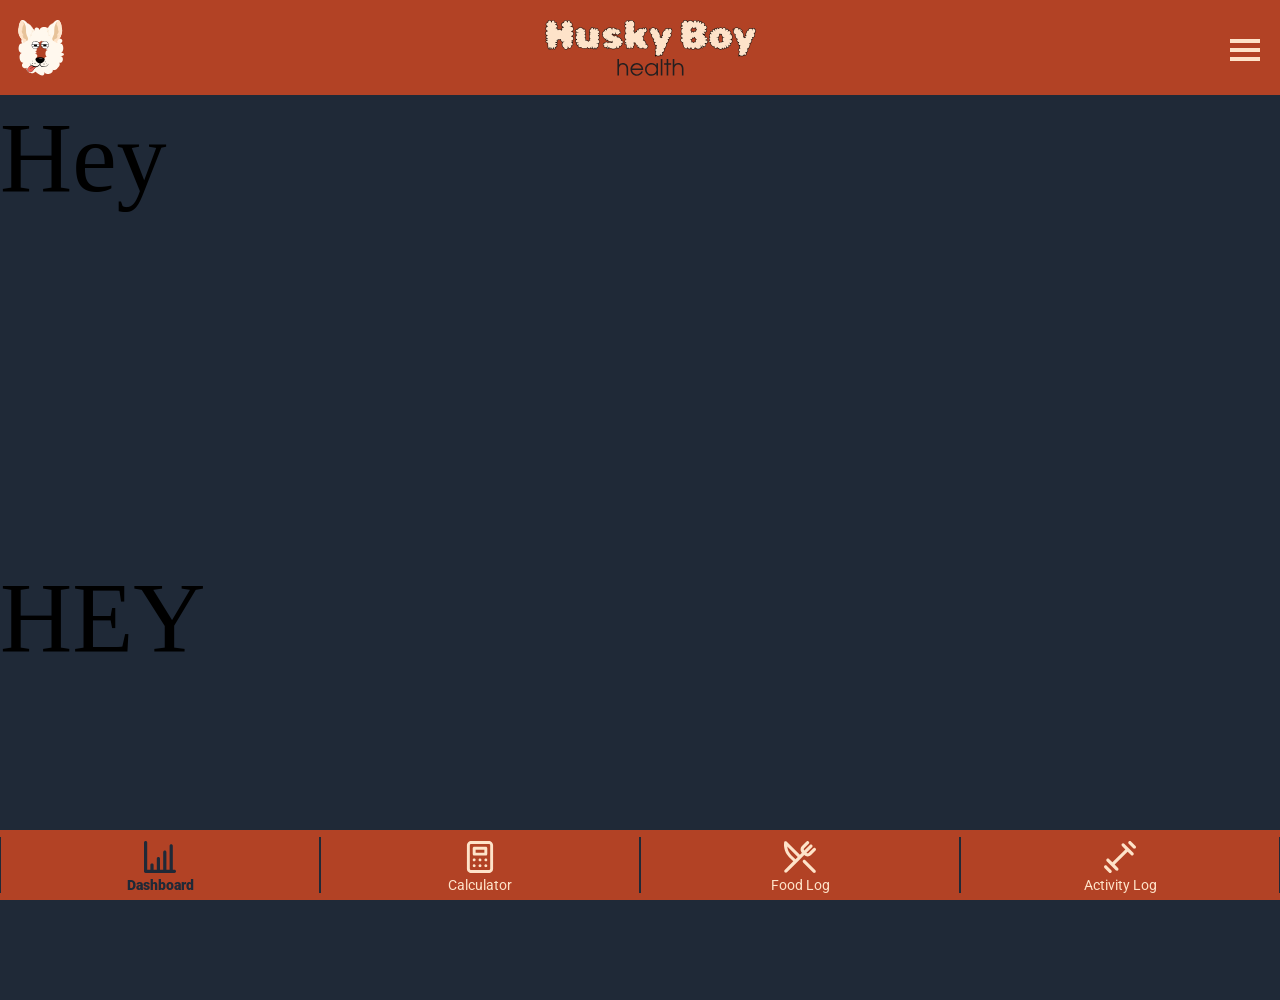
==== index.html @ f90c15d5 "Add nav to pages Added top nav and bottom mobil nav to calculator.html, food-log.html, activity-log." ====
<!DOCTYPE html>
<html lang="en">
<head>
    <meta charset="UTF-8">
    <meta name="viewport" content="width=device-width, initial-scale=1.0">
    <title>Dashboard</title>
    <link rel="stylesheet" href="./css/style.css">
</head>
<body>
    <header>
        <nav class="top-nav">
            <div class="nav-wrapper">

            <!-- Logo -->
                <a href="./" class="logo-link">
                    <img class="logo" src="./images/husky-boy-logo.svg" width="100%" alt="Husky Boy Health logo">
                </a>

            <!-- Wordmark -->
                <a href="./" class="wordmark-link">
                    <img class="wordmark" src="./images/husky-boy-wordmark.svg" width="100%" alt="Husky Boy Health logo">
                </a>
                
            <!-- Hamburger Menu -->
                <button class="hamburger-btn" aria-label="Toggle menu">
                    <span></span>
                    <span></span>
                    <span></span>
                </button>
            </div>
            <!-- Menu for the Hamburger menu (separate from nav-wrapper) -->
            <ul class="nav-menu">
                <li class="active"><a href="./" class="active">Dashboard</a></li>
                <li><a href="./calculator.html">Calorie Calculator</a></li>
                <li><a href="./food-log.html">Food Log</a></li>
                <li><a href="./activity-log.html">Activity Log</a></li>
                <li><a href="./recipes.html">Recipes</a></li>
                <li><a href="./about.html">About</a></li>
            </ul>
        </nav>
    </header>

    <section class="content">
        <p>Hey</p>
        <br>
        <br>
        <br>
        <p>HEY</p>

    </section>

    <footer>
        <nav class="mobile-nav">
            <div class="dashboard-btn nav-btn">
                <a href="./" class="active">
                    <img src="./images/nav-dash-btn-active.svg" alt="">
                    <span class="nav-text">Dashboard</span>
                </a>
            </div>

            <div class="calculator-btn nav-btn ">
                <a href="./calculator.html">
                    <img src="./images/nav-calculator-btn.svg" alt="">
                    <span class="nav-text">Calculator</span>
                </a>
            </div>

            <div class="food-btn nav-btn ">
                <a href="./food-log.html">
                    <img src="./images/nav-food-btn.svg" alt="">
                    <span class="nav-text">Food Log</span>
                </a>
            </div>

            <div class="activity-btn nav-btn ">
                <a href="./activity-log.html">
                    <img src="./images/nav-activity-btn.svg" alt="">
                    <span class="nav-text">Activity Log</span>
                </a>
            </div>
        </nav>
    </footer>
    

<script src="./js/main.js">

</script>

</body>
</html>
---- css/style.css ----
@import url('https://fonts.googleapis.com/css2?family=Roboto:ital,wght@0,100..900;1,100..900&family=Rubik+Bubbles&display=swap');

:root {
        --cream-nav-accent: #fee3c9;
        --blue-nav-accent: #1F2937;
        --orange-nav-accent: #b24225;
        --cream-accent: #fee3c9;
        --blue-accent: #1F2937;
        --orange-accent: #b24225;
    }

* {
    margin: 0;
    padding: 0;
    box-sizing: border-box;
}
body {
    overflow-x: hidden;
    min-height: 100vh;
    display: flex;
    flex-direction: column;
}
/* Sitewide Navigation */

header {
    display: flex;
    background-color: var(--orange-accent);
    position: fixed;
    width: 100%;

}

.top-nav {
    width: 100%;
    padding: 15px 10px 10px 10px;
}
.nav-wrapper{
    display: flex;
    align-items: center;
    justify-content: space-between;
    width: 100%;

}

.logo {
    max-width: 60px;
    height: auto;
    margin: 0;
    padding: 0;
}

.wordmark {
    max-width: 225px;
    height: auto;
    align-self: flex-end;
}

.nav-menu {
    /* this is only display flex, because of animation 
    from the right (otherwise it would be "none") */
    display: flex;
    flex-direction: column;
    list-style-type: none;
    gap: 25px;
   

    /* Use this for animation for the menu */
    position: fixed; /* makes it stay in place when scrolling */
    top: 95px;
    right: -250px; /* this makes the menu hidden off to the right of the screen */
    width: 250px;
    height: 100%;
    background-color: var(--cream-nav-accent);
    padding: 60px 20px 20px;

    /* This creates the slide in animation */
    transition: right 0.3s ease;
}

.nav-menu a {
    text-decoration: none;
    color: var(--blue-nav-accent);
    font-family: Roboto, sans-serif;
    font-size: 25px;

}

.nav-menu li {
    border-bottom: 2px solid var(--blue-nav-accent);

}

/* This is the bars for the hamburger menu */

.hamburger-btn span {
    
    display: block; /* makes the span bars */
    width: 30px;
    height: 4px;
    background: var(--cream-nav-accent); /* color of the bars */
    margin: 5px 0;
}
.hamburger-btn {
    /* Removes the button background color & border */
    background: none;
    border: none;
    padding-right: 10px;
}

.nav-menu.open {
    display: flex;

    /* makes it slide into view */
    right: 0; 
}

.nav-menu a.active {
    color: var(--orange-nav-accent);
}

.nav-menu li.active {
    border-bottom: 2px solid var(--orange-nav-accent);
}

/* THIS IS THE MENU BUTTON (X) ANIMATION CODE */

/* This roatates the top bar down for X */
.hamburger-btn.open span:nth-child(1) {
    transform: translateY(9px) rotate(45deg);
}

/* This will hide the middle bar */
.hamburger-btn.open span:nth-child(2) {
    opacity: 0;
}

/* This rotates the bottom bar up for X */
.hamburger-btn.open span:nth-child(3) {
    transform: translateY(-9px) rotate(-45deg);
}

/* This adds the transition to the spans so it animates */
.hamburger-btn span {
    transition: transform 0.3s ease, opacity 0.3s ease;
}

section {
    background-color: var(--blue-accent);
    height: 1000px;
    font-size: 100px;
    padding-top: 100px;
}

main {
    padding-top: 100px;
    padding-bottom: 80px;
    background-color: var(--blue-accent);
    flex: 1;
    width: 100%;
}

/* CALCULATOR.HTML STYLE */









/* BOTTOM MOBILE NAVIGATION */
.mobile-nav{
    display: flex;
    background-color: var(--orange-nav-accent);
    position: fixed;
    bottom: 0;
    left: 0;
    width: 100%;
    height: 70px;
    justify-content: space-around;
    align-items: center;
    padding: 0 0;
    
}

.mobile-nav a {
    display: flex;
    flex-direction: column;
    align-items: center;
    text-decoration: none;
    color: var(--cream-nav-accent);
    font-family: Roboto, sans-serif;
    font-size: 14px; 
}

/* Have to add "active" to each html page link. only can have 
active once on each page. */
.mobile-nav a.active {
    color: var(--blue-nav-accent);
    font-weight: 1000;
}

.mobile-nav img {
     width: 40px;
     height: 40px;
}
.nav-btn {
    border-right: 1.5px solid var(--blue-nav-accent);
    border-left: 1.5px solid var(--blue-nav-accent);
    flex: 1;
}
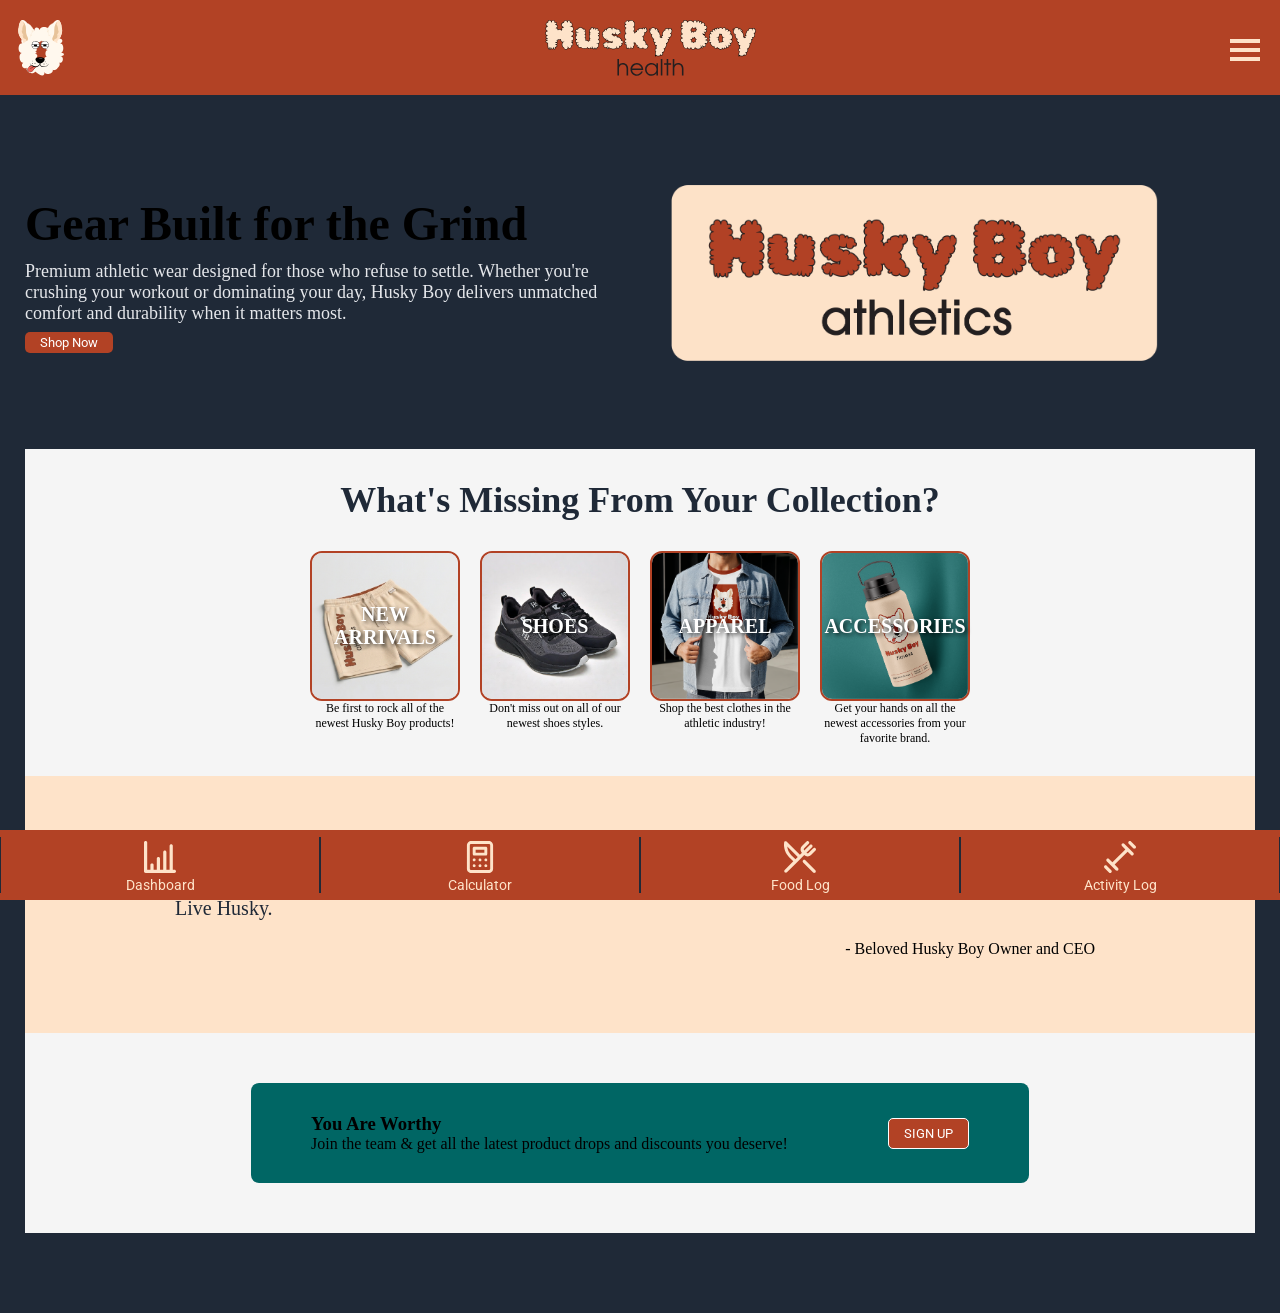
==== commit 00b52150: "Add new html page Added a new homepage as index.html changed the original index.html to dashboard.ht" ====
--- a/index.html
+++ b/index.html
@@ -3,8 +3,10 @@
 <head>
     <meta charset="UTF-8">
     <meta name="viewport" content="width=device-width, initial-scale=1.0">
-    <title>Dashboard</title>
+    <title>Document</title>
     <link rel="stylesheet" href="./css/style.css">
+
+    
 </head>
 <body>
     <header>
@@ -30,9 +32,11 @@
             </div>
             <!-- Menu for the Hamburger menu (separate from nav-wrapper) -->
             <ul class="nav-menu">
-                <li class="active"><a href="./" class="active">Dashboard</a></li>
+                
+                <li class="active"><a href="./home.html" class="active">Home</a></li>
+                <li><a href="./">Dashboard</a></li>
                 <li><a href="./calculator.html">Calorie Calculator</a></li>
-                <li><a href="./food-log.html">Food Log</a></li>
+                <li"><a href="./food-log.html">Food Log</a></li>
                 <li><a href="./activity-log.html">Activity Log</a></li>
                 <li><a href="./recipes.html">Recipes</a></li>
                 <li><a href="./about.html">About</a></li>
@@ -40,25 +44,90 @@
         </nav>
     </header>
 
-    <section class="content">
-        <p>Hey</p>
-        <br>
-        <br>
-        <br>
-        <p>HEY</p>
+    <main class="main-content">
+        
+        <section class="hero">
+            <div class="hero-text">
+                <h1>Gear Built for the Grind</h1>
+                <p>Premium athletic wear designed for those who refuse to settle. Whether you're crushing your workout or dominating your day, Husky Boy delivers unmatched comfort and durability when it matters most.
+</p>
+                <button>Shop Now</button>
+            </div>
+            <div class="hero-image">
+                <img src="./images/LOGOS-04.png" alt="Husky boy athletics word mark with cream background and burnt orange lettering">
+            </div>
+        </section>
 
-    </section>
+        
+        <section class="info">
+            <div class="info-title">What's Missing From Your Collection?</div>
 
+            <div class="links-wrapper">
+                <div class="links new">
+                    <a href="#">
+                        <img src="./images/new-thumnail-02.png" alt="Image of a pair of gym shorts with Husky Boy logo">
+                        <div class="overlay-text">NEW ARRIVALS</div>
+                    </a>
+                    <div class="new-text">Be first to rock all of the newest Husky Boy products!</div>
+                </div>
+
+                <div class="links shoes">
+                    <a href="#">
+                        <img src="./images/shoes-thumnail-01.png" alt="Image of shoes the the Husky Boy logo">
+                        <div class="overlay-text">SHOES</div>
+                    </a>
+                    <div class="shoes-text">Don't miss out on all of our newest shoes styles. </div>
+                </div>
+
+                <div class="links apparel">
+                    <a href="#">
+                        <img src="./images/apparel-thumnail.png" alt="Man wearing a t-shirt branded with the Husky Boy Logo">
+                        <div class="overlay-text">APPAREL</div>
+                    </a>
+                    <div class="apparel-text">Shop the best clothes in the athletic industry!</div>
+                </div>
+
+                <div class="links accessories">
+                    <a href="#">
+                        <img src="./images/accesseries-thumnail-04.png" alt="Image of a water bottle branded with the Husky Boy logo">
+                        <div class="overlay-text">ACCESSORIES</div>
+                    </a>
+                    <div class="accessories-text">Get your hands on all the newest accessories from your favorite brand.</div>
+                </div>
+            </div>    
+        </section>
+
+        <section class="quote">
+            <div class="quote-text">Husky Boy is more than gear; it’s a mindset for those who refuse to be overlooked. We’ve combined raw durability with ultimate comfort to support your daily grind. This isn’t just a brand—it’s a movement. Don't get left behind. Live Husky.</div>
+            <div class="author">- Beloved Husky Boy Owner and CEO</div>
+        </section>
+
+        <section class="ad-section">
+            <div class="ad">
+                <div class="ad-text">
+                    <h3>You Are Worthy</h3>
+                    <p>Join the team & get all the latest product drops and discounts you deserve!</p>
+                </div>
+                <div class="ad-button">
+                    <button>SIGN UP</button>
+                </div>
+            </div>
+        </section>
+
+    </main>
+    
+
+    <!-- BOTTOM MOBILE NAV -->
     <footer>
         <nav class="mobile-nav">
             <div class="dashboard-btn nav-btn">
-                <a href="./" class="active">
-                    <img src="./images/nav-dash-btn-active.svg" alt="">
+                <a href="./" >
+                    <img src="./images/nav-dash-btn.svg" alt="">
                     <span class="nav-text">Dashboard</span>
                 </a>
             </div>
 
-            <div class="calculator-btn nav-btn ">
+            <div class="calculator-btn nav-btn">
                 <a href="./calculator.html">
                     <img src="./images/nav-calculator-btn.svg" alt="">
                     <span class="nav-text">Calculator</span>
@@ -82,9 +151,9 @@
     </footer>
     
 
-<script src="./js/main.js">
+<script src="./js/main.js"></script>
 
-</script>
+
 
 </body>
 </html>
--- a/css/style.css
+++ b/css/style.css
@@ -7,6 +7,10 @@
         --cream-accent: #fee3c9;
         --blue-accent: #1F2937;
         --orange-accent: #b24225;
+        --card-black: #2d2d2d;
+        --input-black: #1e1e1e;
+        --teal-accent: #006664;
+
     }
 
 * {
@@ -20,6 +24,17 @@
     display: flex;
     flex-direction: column;
 }
+
+/* GLOBAL /SITEWIDE */
+
+.card {
+    background-color: var(--card-black);
+    border: 1px solid var(--input-black);
+    padding: 20px;
+    margin-bottom: 20px;
+}
+
+
 /* Sitewide Navigation */
 
 header {
@@ -27,6 +42,10 @@
     background-color: var(--orange-accent);
     position: fixed;
     width: 100%;
+
+
+/* adding this because I could see my input arrows though the menu */
+    z-index: 100;
 
 }
 
@@ -75,6 +94,9 @@
 
     /* This creates the slide in animation */
     transition: right 0.3s ease;
+
+    /* adding this because I could see my input arrows though the menu */
+    z-index: 100;
 }
 
 .nav-menu a {
@@ -144,25 +166,514 @@
     transition: transform 0.3s ease, opacity 0.3s ease;
 }
 
-section {
-    background-color: var(--blue-accent);
-    height: 1000px;
-    font-size: 100px;
-    padding-top: 100px;
-}
-
+
+/* THIS APPLIES TO ALL "MAIN" ON ALL PAGES */
 main {
-    padding-top: 100px;
-    padding-bottom: 80px;
+    padding: 100px 25px 80px 25px;
     background-color: var(--blue-accent);
     flex: 1;
     width: 100%;
-}
-
-/* CALCULATOR.HTML STYLE */
-
-
-
+
+}
+/* THIS APPLIES TO ALL "TITLES" ON ALL PAGES */
+.main-title h2 {
+    font-size: 30px;
+}
+
+.main-title p {
+    font-size: 15px;
+    padding-left: 2px;
+}
+
+
+.main-title {
+    display: flex;
+    flex-direction: column;
+    color: var(--cream-accent);
+    font-family: Roboto, sans-serif;
+    padding: 15px 0 5px 5px;
+}
+
+.section-title {
+    display: flex;
+    flex-direction: column;
+    color: var(--cream-accent);
+    font-family: Roboto, sans-serif;
+    padding: 15px 0 5px 5px;
+    font-size: 20px;
+}
+
+/* START: SECTION HERO */
+
+section .hero {
+    
+    background-color: #1F2937;
+    color: #F9FaF8;
+    padding: 0 100px;
+}
+.hero-text h1 {
+    font-size: 48px;
+    font-weight: 900;
+    padding-bottom: 10px;
+}
+
+
+
+.hero-text > p {
+    font-size: 18px;
+    color: #E5E7EB;
+    list-style-type: none;
+
+}
+
+.hero-text > button {
+    background-color: var(--orange-accent);
+    border: none;
+    border-radius: 5px;
+    margin-top: 8px;
+    padding: 3px 15px;
+    font-family: Roboto, sans-serif;
+    color: white;
+}
+
+.hero {
+    display: flex;
+    justify-content: center;
+    align-items: center;
+    padding: 60px 0;
+    gap: 50px;
+    
+}
+
+.hero-image img {
+    width: 100%;
+    max-width: 500px ;
+    height: auto;
+}
+
+.hero-image, .hero-text {
+    flex: 1;
+}
+
+/* END: SECTION HERO */
+
+
+/* START: MAIN CONTENT AREA  */
+
+
+/* INFO SECTION  */
+
+.info {
+    background-color: whitesmoke;
+}
+.info-title {
+    font-size: 36px;
+    font-weight: 900;
+    color: #1F2937;
+    text-align: center;
+    padding: 30px;
+}
+
+.links-wrapper {
+    display: flex;
+    justify-content: center;
+    gap: 20px;
+    padding-bottom: 30px;
+}
+
+.links {
+    font-size: 12px;
+    text-align: center;
+    max-width: 150px;
+    
+}
+.links img {
+    width: 100%;
+    display: block;
+    border: 2px solid var(--orange-accent);
+    border-radius: 12px;
+}
+
+/* The next two styles are for the text overlay on the link images */
+
+.links a {
+    position: relative;
+    display: block;
+}
+
+.overlay-text {
+    position: absolute;
+    top: 50%;
+    left: 50%;
+    transform: translate(-50%, -50%);
+    color: rgb(255, 255, 255);
+    font-size: 20px;
+    font-weight: bold;
+    text-shadow: 2px 2px 4px rgba(0, 0, 0, 0.8);
+}
+
+/* QUOTE SECTION */
+
+.quote {
+    display: flex;
+    flex-direction: column;
+    background-color: var(--cream-accent);   
+    padding: 75px 150px;
+    gap: 20px;
+}
+
+.quote-text {
+    font-size: 20px;
+    font-weight: 300;
+    color: #1F2937;
+}
+
+.author {
+    align-self: flex-end;
+    padding-right: 10px;
+}
+
+/* AD SECTION */
+
+.ad-section {
+    
+    display: flex;
+    padding: 50px 100px;
+    justify-content: center;
+    background-color: whitesmoke;
+
+
+}
+
+.ad {
+    display: flex;
+    background-color: var(--teal-accent);
+    border-radius: 8px;
+    padding: 30px 60px;
+    gap: 100px;
+    align-items: center;
+    justify-content: space-between;
+    
+}
+
+.ad button {
+    background-color: var(--orange-accent);
+    border: 1.5px solid white;
+    border-radius: 5px;
+    padding: 7px 15px;
+    font-family: Roboto, sans-serif;
+    color: white;
+}
+
+
+
+
+/* START CALCULATOR.HTML STYLE */
+
+.form-card {
+    display: flex;
+    flex-direction: column;
+    background-color: var(--card-black);
+    border-radius: 15px;
+    color: whitesmoke;
+    font-family: Roboto, sans-serif;
+    font-weight: 200;
+    border: 1px solid var(--input-black);
+    padding: 20px;
+    gap: 15px;
+}
+
+.form-group > label {
+    margin-bottom: 5px;
+    padding-left: 5px;
+}
+
+.radio-group {
+    display: flex;
+    gap: 25px;
+}
+
+.radio-option {
+    display: flex;
+    align-items: center;
+    gap: 5px;
+}
+
+form input, form select {
+    background-color: var(--input-black);
+    height: 30px;
+    border: 1px solid black;
+    color: whitesmoke; 
+    font-family: Roboto, sans-serif;
+    border-radius: 5px;
+    padding: 5px;
+}
+
+.form-group {
+    display: flex;
+    flex-direction: column;
+
+}
+
+input::placeholder {
+    color: rgb(56, 56, 56);
+    
+}
+
+
+.height-input {
+    display: flex;
+    gap: 10px;
+}
+
+.height-input input#feet {
+    flex: 1;
+}
+
+.height-input input#inches {
+    width: 75px;
+}
+
+.calculate {
+    max-width: 200px;
+    height: 100%;
+    background-color: #b24225;
+    border: none;
+    border-radius: 8px;
+    align-self: center;
+    padding: 5px;
+    font-family: Roboto, sans-serif;
+    color: var(--cream-accent);
+    font-weight: bold;
+    font-size: 12px;
+}
+
+.exercise-info ul {
+    list-style-type: none;
+    padding-left: 5px;
+    padding-top: 5px;
+    color: var(--cream-accent);
+    font-size: 15px;
+    font-family: Roboto, sans-serif;
+    font-weight: 300;
+}
+
+/* FOOD-LOG.HTML STYLE */
+
+
+/* I used this to create the ring portion of the progress ring */
+.progress-ring {
+    width: 55vw;
+    max-width: 220px;
+    transform: rotate(90deg);
+}
+
+.ring-track {
+    fill: none;
+    stroke: var(--input-black);
+    stroke-width: 10;
+}
+
+.ring-progress {
+    fill: none;
+    stroke: #4caf50;
+    stroke-width: 10;
+    stroke-linecap: round;
+    stroke-dasharray: 251;
+    stroke-dashoffset: 60;
+}
+
+
+/* I used this portion to create the center of the ring */
+.ring-container {
+    display: flex;
+    flex: 1;
+    justify-content: center;
+    align-items: center;
+    position: relative;
+
+}
+
+.ring-center {
+
+    /* top/left 50% take the "start" to the center of the parent and
+    transform: translate(-50%, -50%) takes the start back 50% so its lands
+    in the middle or centers everything perfectly. */
+    position: absolute;
+    top: 50%;
+    left: 50%;
+    transform: translate(-50%, -50%);
+    /* ^ */
+
+    display: flex;
+    flex-direction: column;
+    align-items: center;
+    color: whitesmoke;
+    font-family: Roboto, sans-serif;
+}
+
+.calories-consumed {
+    font-size: 32px;
+    font-weight: bold;
+    color: #4caf50;
+}
+
+.calories-left {
+    font-size: 20px;
+    font-weight: 600;
+    color: #b24225;
+}
+
+.ring-label {
+    padding: 5px 0;
+}
+
+/* CALORIE BUDGET CARD STYLE */
+
+.budget-card {
+    border-radius: 10px;
+    font-family: Roboto, sans-serif;
+}
+
+.budget-card p {
+    display: flex;
+    justify-content: center;
+}
+
+.budget-label {
+    font-size: 18px;
+    font-weight: 600;
+    color: whitesmoke;
+}
+
+.budget-total {
+    font-weight: 500;
+    color: #b24225;
+    padding-top: 5px;
+}
+
+
+.ring-meal {
+    display: flex;
+    padding-top: 10px;
+
+}
+
+.meal-breakdown {
+    flex: 25%;
+}
+
+.meal-breakdown {
+    display: flex;
+    flex-direction: column;
+    gap: 10px;
+    justify-content: center;
+    padding-left: 20px;
+}
+
+.meal-breakdown span {
+    color: whitesmoke
+    
+}
+
+.meal-breakdown .meal-cal {
+    font-weight: 500;
+    color:#4caf50
+}
+
+
+.meal-row {
+    display: flex;
+    flex-direction: column;
+    align-items: center;
+}
+
+.macros {
+    display: flex;
+    flex-direction: row;
+    justify-content: space-between;
+    
+}
+
+.macro-label {
+    color: whitesmoke;
+}
+
+.macro-value {
+    color: #b24225;
+    font-size: 12px;
+}
+
+.macro {
+    display: flex;
+    flex-direction: column;
+    align-items: flex-start;
+    flex: 1;
+    padding: 10px 10px 0 10px;
+}
+
+
+.macro-bar-track {
+    width: 100%;
+    height: 15px;
+    background-color: whitesmoke;
+}
+
+.macro-bar {
+    width: 50%;
+    height: 15px;
+    background-color: #4caf50;
+
+}
+
+
+/* FOOD SEARCH CARD */
+.food-search {
+    font-family: Roboto, sans-serif;
+    border-radius: 8px;
+    display: flex;
+    flex-direction: column;
+}
+
+.food-search label {
+    color: whitesmoke;
+    padding-bottom: 8px;
+}
+
+.food-search input {
+    background-color: var(--input-black);
+    border: 1px solid black ;
+    border-radius: 5px;
+    width: 100%;
+    height: 30px;
+    padding: 5px;
+}
+
+
+.meal-section {
+    border-radius: 10px;
+    font-family: Roboto, sans-serif;
+}
+
+.meal-header {
+    display: flex;
+    justify-content: space-between;
+    padding-bottom: 8px;
+}
+.meal-header h3 {
+    color: #4caf50;
+}
+.meal-header span {
+    color: #b24225;
+}
+
+.meal-items {
+    background-color: var(--input-black);
+    border: 1px solid black;
+    border-radius: 5px;
+    width: 100%;
+    height: 40px;
+}
 
 
 
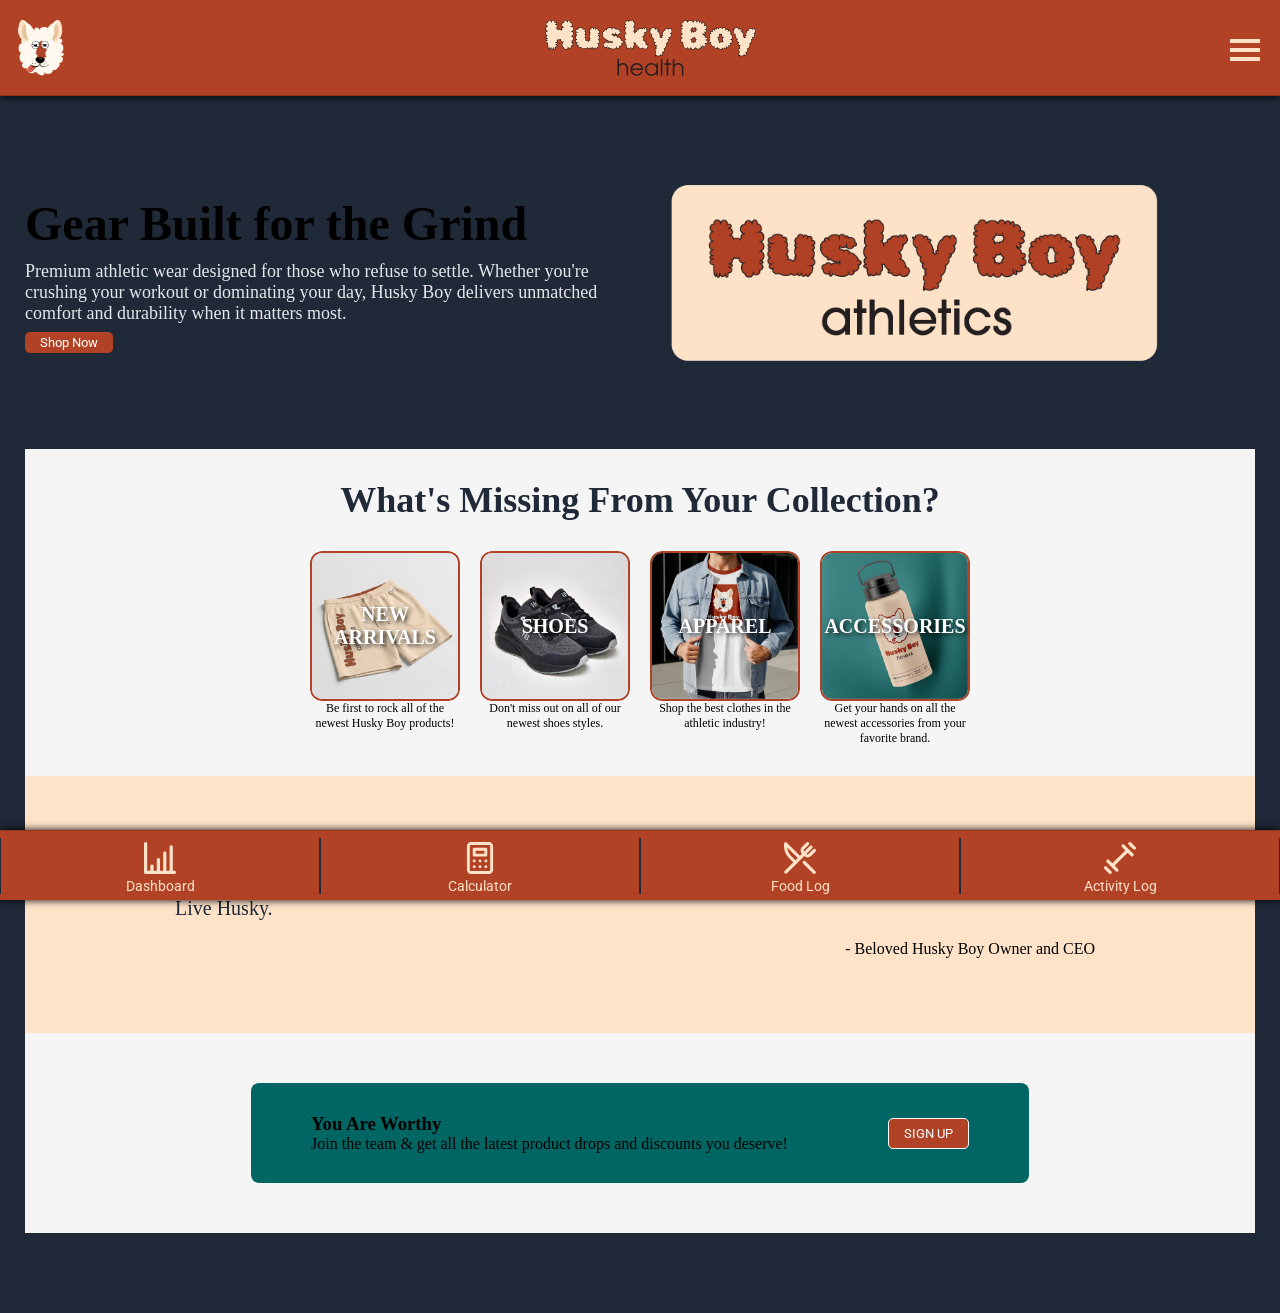
==== commit 5094754e: "Add shadow to header/mobile nav Added a drop shadow to the header and the mobil nav for more depth a" ====
--- a/index.html
+++ b/index.html
@@ -33,10 +33,10 @@
             <!-- Menu for the Hamburger menu (separate from nav-wrapper) -->
             <ul class="nav-menu">
                 
-                <li class="active"><a href="./home.html" class="active">Home</a></li>
-                <li><a href="./">Dashboard</a></li>
+                <li class="active"><a href="./" class="active">Home</a></li>
+                <li><a href="./dashboard.html">Dashboard</a></li>
                 <li><a href="./calculator.html">Calorie Calculator</a></li>
-                <li"><a href="./food-log.html">Food Log</a></li>
+                <li><a href="./food-log.html">Food Log</a></li>
                 <li><a href="./activity-log.html">Activity Log</a></li>
                 <li><a href="./recipes.html">Recipes</a></li>
                 <li><a href="./about.html">About</a></li>
@@ -45,7 +45,9 @@
     </header>
 
     <main class="main-content">
-        
+
+
+        <!-- HERO SECTION -->
         <section class="hero">
             <div class="hero-text">
                 <h1>Gear Built for the Grind</h1>
@@ -58,7 +60,7 @@
             </div>
         </section>
 
-        
+        <!-- PRODUCT INFO SECTION -->
         <section class="info">
             <div class="info-title">What's Missing From Your Collection?</div>
 
@@ -96,12 +98,12 @@
                 </div>
             </div>    
         </section>
-
+            <!-- QUOTE SECTION -->
         <section class="quote">
             <div class="quote-text">Husky Boy is more than gear; it’s a mindset for those who refuse to be overlooked. We’ve combined raw durability with ultimate comfort to support your daily grind. This isn’t just a brand—it’s a movement. Don't get left behind. Live Husky.</div>
             <div class="author">- Beloved Husky Boy Owner and CEO</div>
         </section>
-
+            <!-- AD SECTIION -->
         <section class="ad-section">
             <div class="ad">
                 <div class="ad-text">
@@ -121,7 +123,7 @@
     <footer>
         <nav class="mobile-nav">
             <div class="dashboard-btn nav-btn">
-                <a href="./" >
+                <a href="./dashboard.html" >
                     <img src="./images/nav-dash-btn.svg" alt="">
                     <span class="nav-text">Dashboard</span>
                 </a>
--- a/css/style.css
+++ b/css/style.css
@@ -42,6 +42,8 @@
     background-color: var(--orange-accent);
     position: fixed;
     width: 100%;
+    border-bottom: 1px solid #92361f;
+    box-shadow: 0 0 8px rgba(0, 0, 0.1);
 
 
 /* adding this because I could see my input arrows though the menu */
@@ -168,6 +170,8 @@
 
 
 /* THIS APPLIES TO ALL "MAIN" ON ALL PAGES */
+
+
 main {
     padding: 100px 25px 80px 25px;
     background-color: var(--blue-accent);
@@ -202,6 +206,8 @@
     padding: 15px 0 5px 5px;
     font-size: 20px;
 }
+
+
 
 /* START: SECTION HERO */
 
@@ -263,7 +269,7 @@
 
 /* INFO SECTION  */
 
-.info {
+main .info {
     background-color: whitesmoke;
 }
 .info-title {
@@ -292,6 +298,8 @@
     display: block;
     border: 2px solid var(--orange-accent);
     border-radius: 12px;
+    display: block;
+    width: 100%;
 }
 
 /* The next two styles are for the text overlay on the link images */
@@ -299,6 +307,8 @@
 .links a {
     position: relative;
     display: block;
+    overflow: hidden;
+    border-radius: 12px;
 }
 
 .overlay-text {
@@ -458,7 +468,7 @@
     font-weight: 300;
 }
 
-/* FOOD-LOG.HTML STYLE */
+/* START FOOD-LOG.HTML STYLE */
 
 
 /* I used this to create the ring portion of the progress ring */
@@ -692,6 +702,8 @@
     justify-content: space-around;
     align-items: center;
     padding: 0 0;
+    border-top: 1px solid #92361f;
+    box-shadow: 0 0 8px rgba(0, 0, 0.1);
     
 }
 
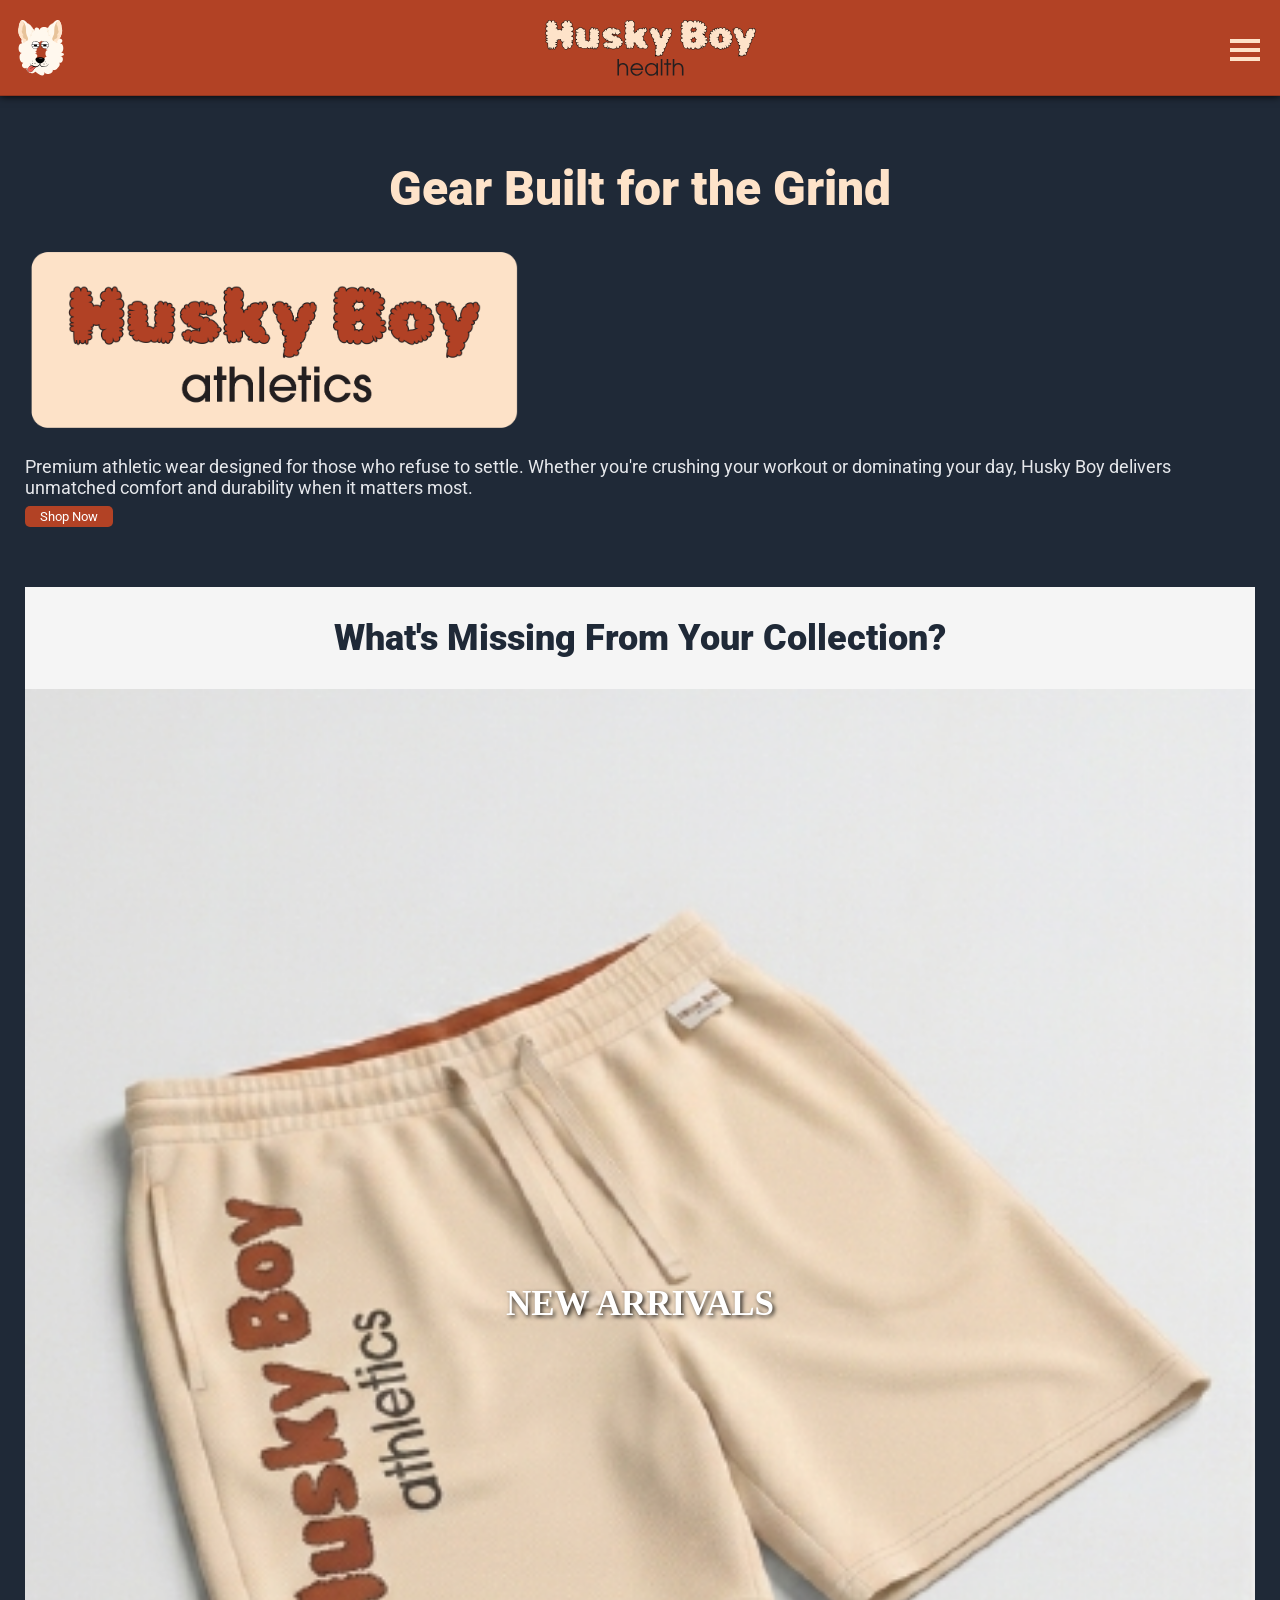
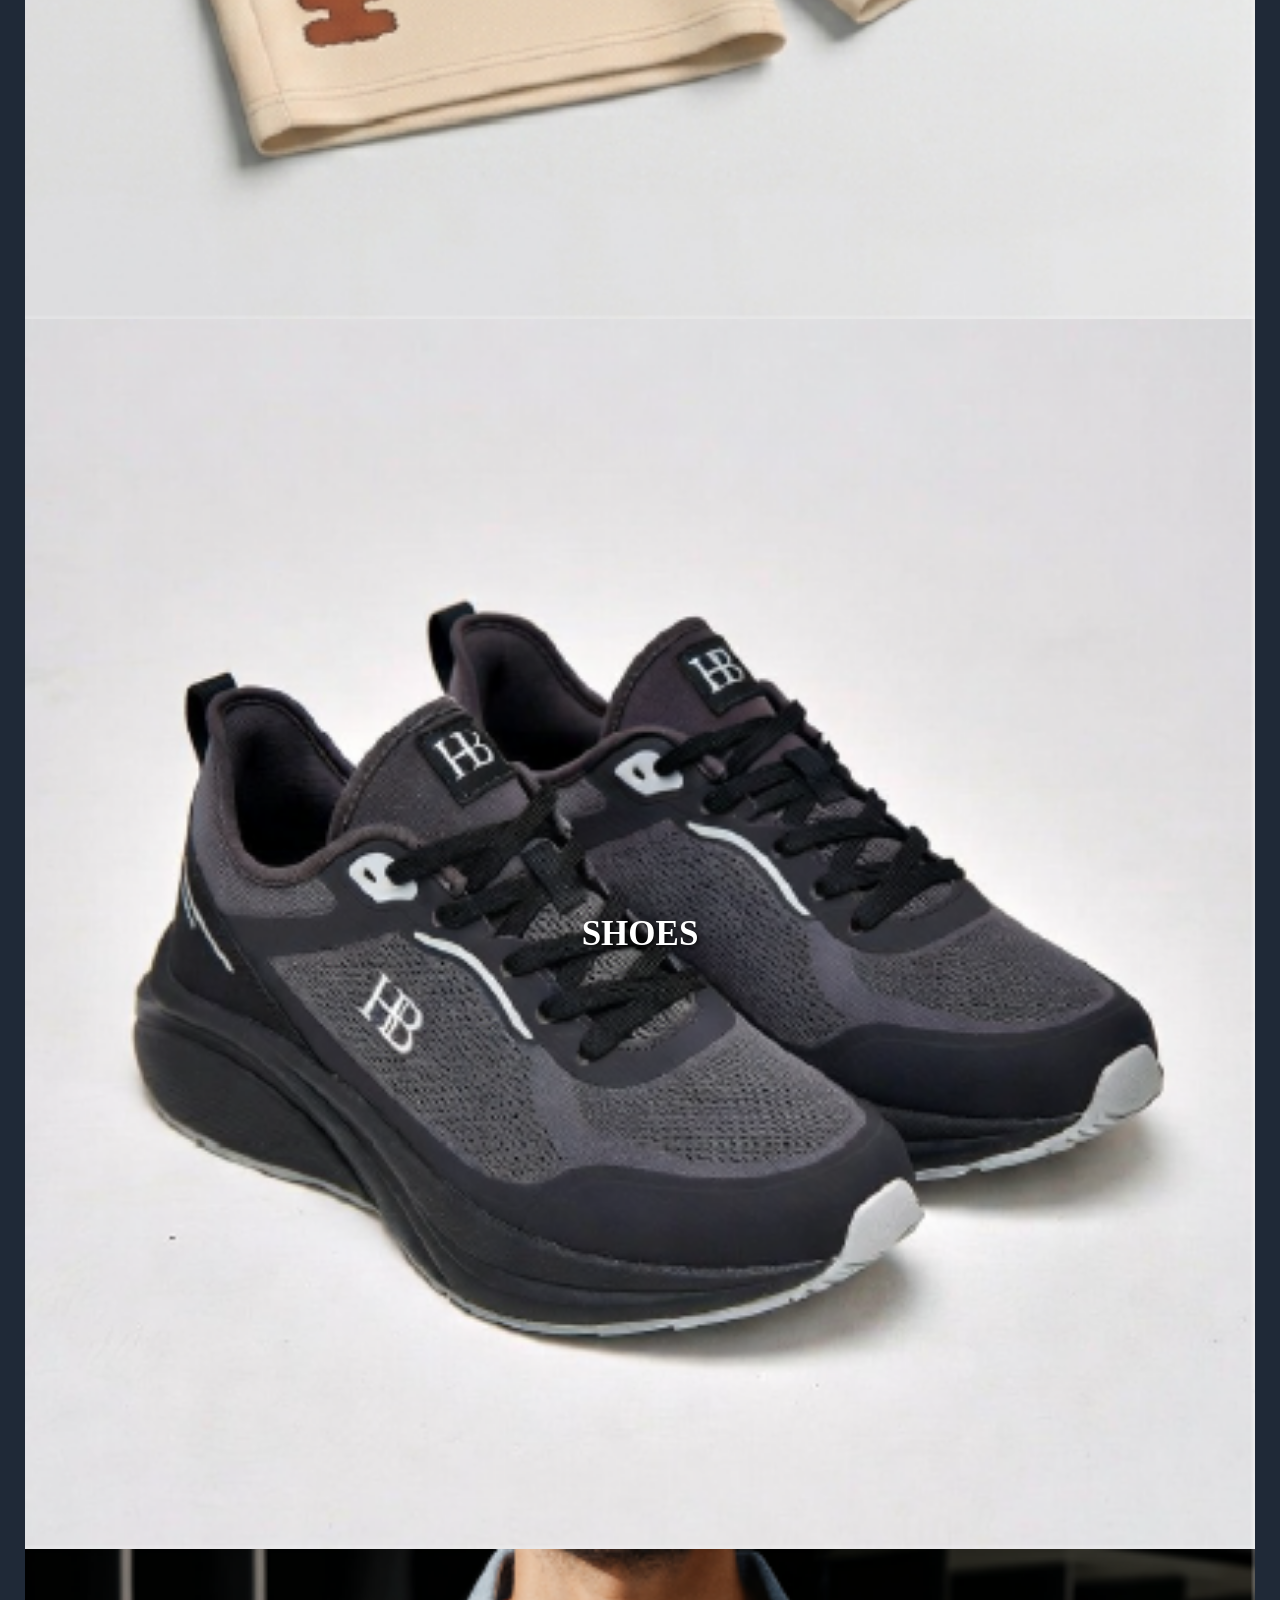
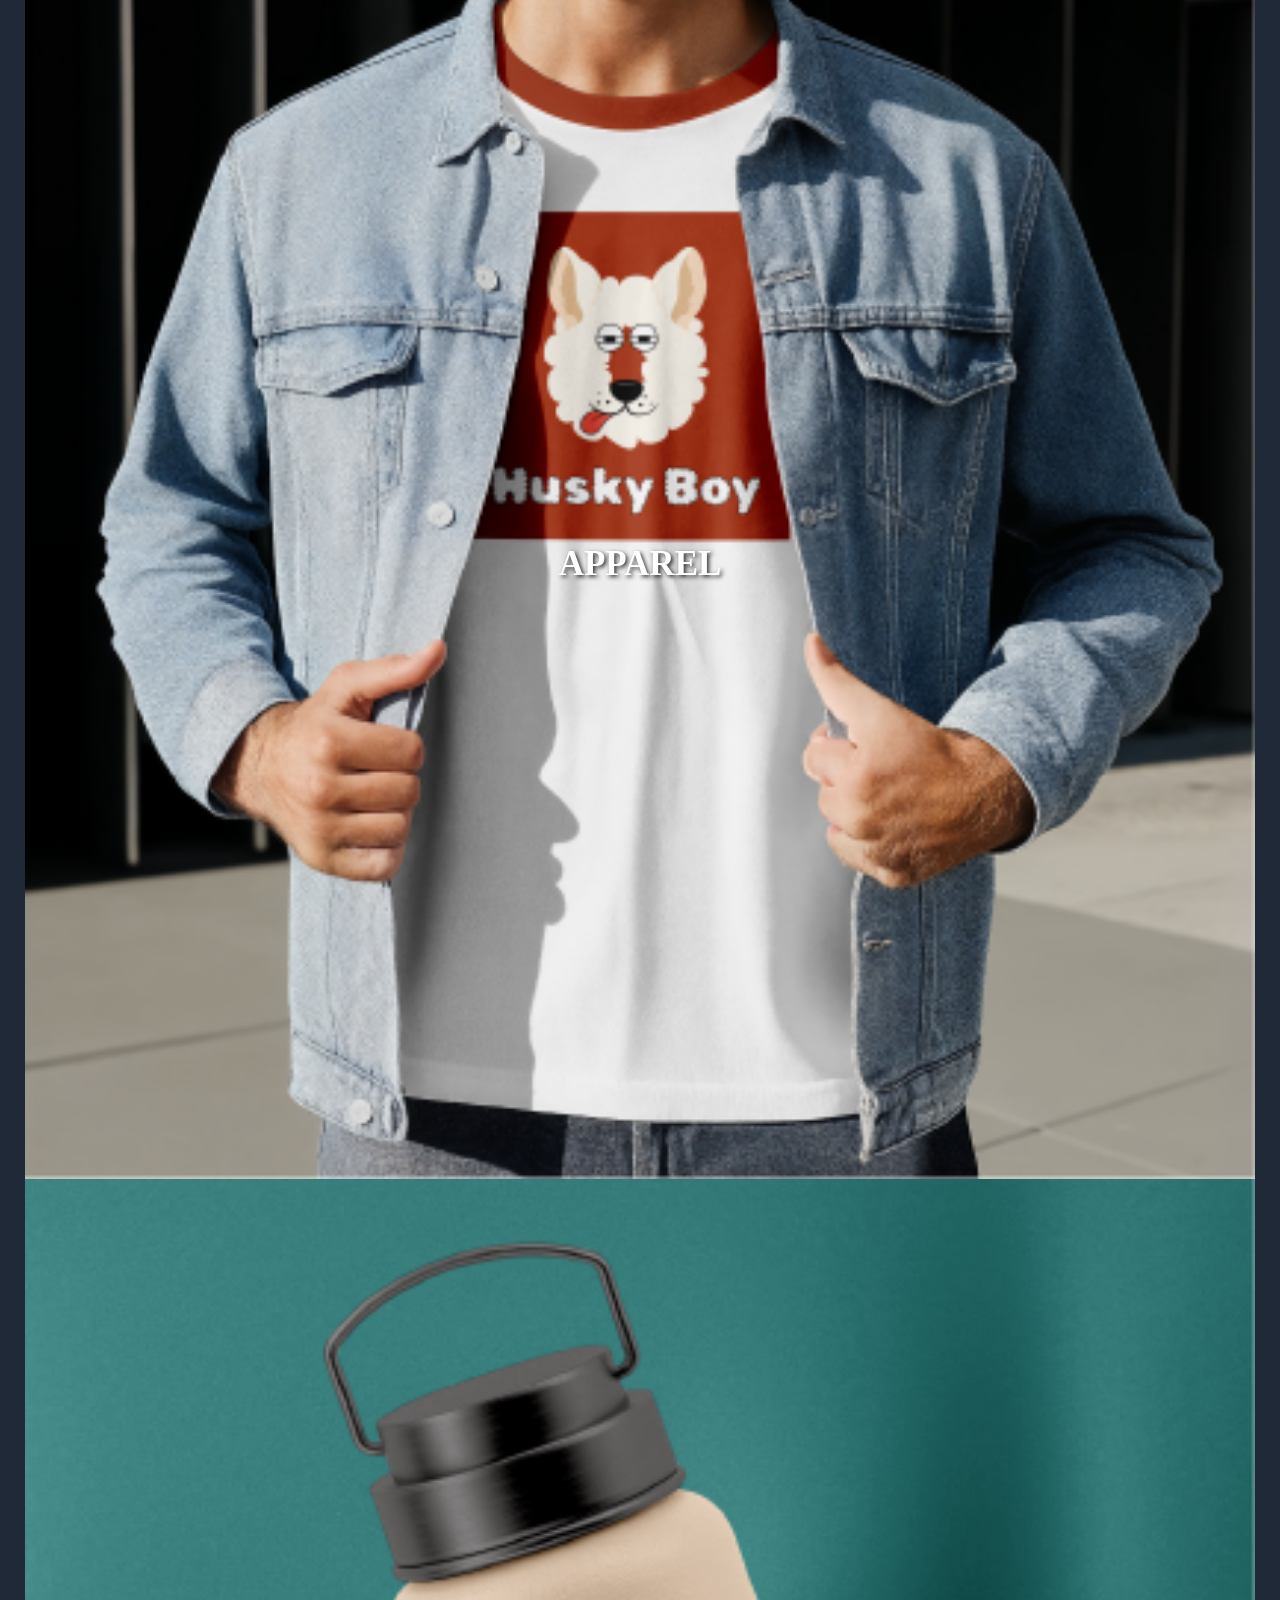
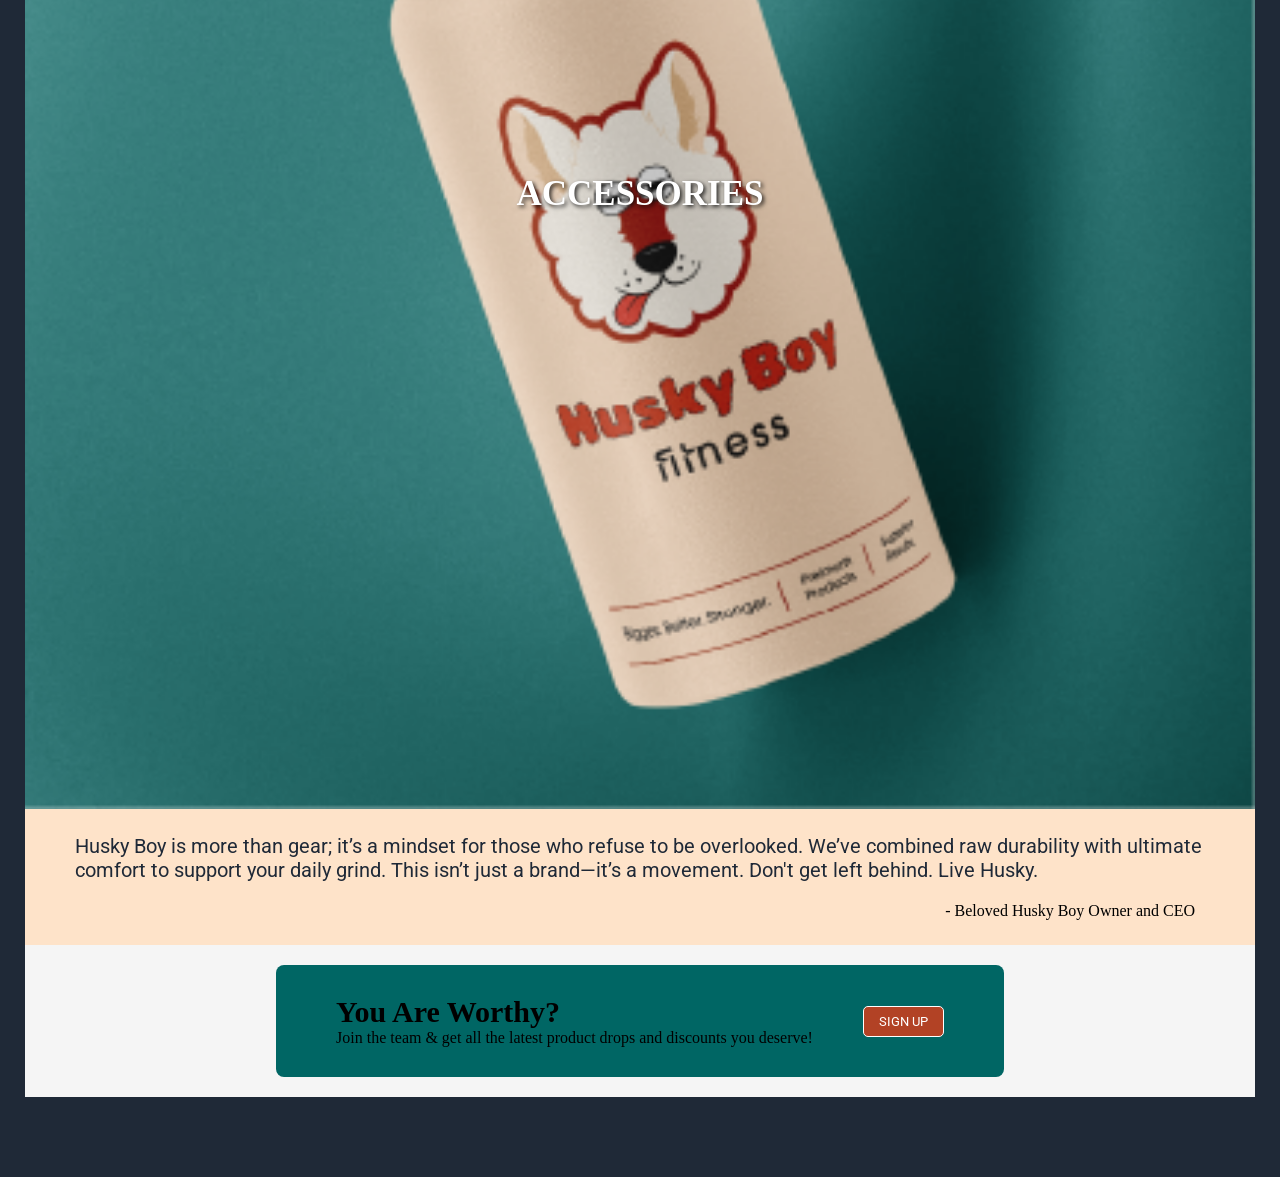
==== commit f0f309ee: "Restyle index Restyled the homepage for the mobile view. I adjusted the hero order, made the product" ====
--- a/index.html
+++ b/index.html
@@ -49,15 +49,19 @@
 
         <!-- HERO SECTION -->
         <section class="hero">
+
+
+
             <div class="hero-text">
                 <h1>Gear Built for the Grind</h1>
+                <div class="hero-image">
+                <img src="./images/LOGOS-04.png" alt="Husky boy athletics word mark with cream background and burnt orange lettering">
+            </div>
                 <p>Premium athletic wear designed for those who refuse to settle. Whether you're crushing your workout or dominating your day, Husky Boy delivers unmatched comfort and durability when it matters most.
 </p>
                 <button>Shop Now</button>
             </div>
-            <div class="hero-image">
-                <img src="./images/LOGOS-04.png" alt="Husky boy athletics word mark with cream background and burnt orange lettering">
-            </div>
+            
         </section>
 
         <!-- PRODUCT INFO SECTION -->
@@ -70,7 +74,7 @@
                         <img src="./images/new-thumnail-02.png" alt="Image of a pair of gym shorts with Husky Boy logo">
                         <div class="overlay-text">NEW ARRIVALS</div>
                     </a>
-                    <div class="new-text">Be first to rock all of the newest Husky Boy products!</div>
+                    <!-- <div class="new-text">Be first to rock all of the newest Husky Boy products!</div> -->
                 </div>
 
                 <div class="links shoes">
@@ -78,7 +82,7 @@
                         <img src="./images/shoes-thumnail-01.png" alt="Image of shoes the the Husky Boy logo">
                         <div class="overlay-text">SHOES</div>
                     </a>
-                    <div class="shoes-text">Don't miss out on all of our newest shoes styles. </div>
+                    <!-- <div class="shoes-text">Don't miss out on all of our newest shoes styles. </div> -->
                 </div>
 
                 <div class="links apparel">
@@ -86,7 +90,7 @@
                         <img src="./images/apparel-thumnail.png" alt="Man wearing a t-shirt branded with the Husky Boy Logo">
                         <div class="overlay-text">APPAREL</div>
                     </a>
-                    <div class="apparel-text">Shop the best clothes in the athletic industry!</div>
+                    <!-- <div class="apparel-text">Shop the best clothes in the athletic industry!</div> -->
                 </div>
 
                 <div class="links accessories">
@@ -94,7 +98,7 @@
                         <img src="./images/accesseries-thumnail-04.png" alt="Image of a water bottle branded with the Husky Boy logo">
                         <div class="overlay-text">ACCESSORIES</div>
                     </a>
-                    <div class="accessories-text">Get your hands on all the newest accessories from your favorite brand.</div>
+                    <!-- <div class="accessories-text">Get your hands on all the newest accessories from your favorite brand.</div> -->
                 </div>
             </div>    
         </section>
@@ -107,7 +111,7 @@
         <section class="ad-section">
             <div class="ad">
                 <div class="ad-text">
-                    <h3>You Are Worthy</h3>
+                    <h3>You Are Worthy?</h3>
                     <p>Join the team & get all the latest product drops and discounts you deserve!</p>
                 </div>
                 <div class="ad-button">
--- a/css/style.css
+++ b/css/style.css
@@ -218,9 +218,12 @@
     padding: 0 100px;
 }
 .hero-text h1 {
-    font-size: 48px;
+    font-size: 55px;
     font-weight: 900;
     padding-bottom: 10px;
+    font-family: Roboto, sans-serif;
+    text-align: center;
+    color: var(--cream-accent);
 }
 
 
@@ -229,6 +232,7 @@
     font-size: 18px;
     color: #E5E7EB;
     list-style-type: none;
+    font-family: Roboto, sans-serif;
 
 }
 
@@ -244,6 +248,7 @@
 
 .hero {
     display: flex;
+    flex-direction: column-reverse;
     justify-content: center;
     align-items: center;
     padding: 60px 0;
@@ -259,6 +264,7 @@
 
 .hero-image, .hero-text {
     flex: 1;
+    
 }
 
 /* END: SECTION HERO */
@@ -272,35 +278,53 @@
 main .info {
     background-color: whitesmoke;
 }
+
+
 .info-title {
     font-size: 36px;
     font-weight: 900;
     color: #1F2937;
     text-align: center;
     padding: 30px;
+    background-color: whitesmoke;
+    font-family: Roboto, sans-serif;
 }
 
 .links-wrapper {
+    display: grid;
+    /* justify-content: center; */
+    grid-template-columns: 1fr;
+    grid-template-rows: 1fr 1fr 1fr 1fr;
+}
+
+
+/* .links-wrapper {
     display: flex;
     justify-content: center;
     gap: 20px;
     padding-bottom: 30px;
-}
+} */
 
 .links {
     font-size: 12px;
     text-align: center;
-    max-width: 150px;
-    
-}
+
+    
+}
+
 .links img {
+    width: 100%;
+    display: block;
+}
+
+/* .links img {
     width: 100%;
     display: block;
     border: 2px solid var(--orange-accent);
     border-radius: 12px;
     display: block;
     width: 100%;
-}
+} */
 
 /* The next two styles are for the text overlay on the link images */
 
@@ -308,8 +332,14 @@
     position: relative;
     display: block;
     overflow: hidden;
+}
+
+/* .links a {
+    position: relative;
+    display: block;
+    overflow: hidden;
     border-radius: 12px;
-}
+} */
 
 .overlay-text {
     position: absolute;
@@ -317,7 +347,7 @@
     left: 50%;
     transform: translate(-50%, -50%);
     color: rgb(255, 255, 255);
-    font-size: 20px;
+    font-size: 35px;
     font-weight: bold;
     text-shadow: 2px 2px 4px rgba(0, 0, 0, 0.8);
 }
@@ -328,14 +358,15 @@
     display: flex;
     flex-direction: column;
     background-color: var(--cream-accent);   
-    padding: 75px 150px;
+    padding: 25px 50px;
     gap: 20px;
 }
 
 .quote-text {
     font-size: 20px;
-    font-weight: 300;
+    font-weight: 400;
     color: #1F2937;
+    font-family: Roboto, sans-serif;
 }
 
 .author {
@@ -348,7 +379,7 @@
 .ad-section {
     
     display: flex;
-    padding: 50px 100px;
+    padding: 20px;
     justify-content: center;
     background-color: whitesmoke;
 
@@ -360,21 +391,33 @@
     background-color: var(--teal-accent);
     border-radius: 8px;
     padding: 30px 60px;
-    gap: 100px;
+    gap: 50px;
     align-items: center;
-    justify-content: space-between;
-    
-}
-
-.ad button {
+    min-width: 300px;
+    flex-wrap: wrap;
+}
+
+.ad-button button {
+    display: flex;
     background-color: var(--orange-accent);
     border: 1.5px solid white;
     border-radius: 5px;
     padding: 7px 15px;
     font-family: Roboto, sans-serif;
     color: white;
-}
-
+    white-space: nowrap;
+    
+} 
+
+
+.ad-text {
+    min-width: 250px;
+}
+
+.ad-text h3 {
+    font-size: 30px;
+    min-width: 200px;
+}
 
 
 
@@ -637,7 +680,7 @@
 }
 
 
-/* FOOD SEARCH CARD */
+/* START FOOD SEARCH CARD */
 .food-search {
     font-family: Roboto, sans-serif;
     border-radius: 8px;
@@ -687,6 +730,49 @@
 
 
 
+/* START RECIPES.HTML */
+
+.gallery-item {
+    overflow: hidden;
+    position: relative;
+
+}
+
+.gallery-item a {
+    display: block;
+}
+
+.gallery-item img {
+    width: 100%;
+    height: 100%;
+
+    /* This was the key - it makes the image fill the container without stretching */
+    object-fit: cover;
+    display: block;
+    
+}
+
+.gallery-item h3 {
+    position: absolute;
+    top: 50%;
+    left: 50%;
+    transform: translate(-50%, -50%);
+    color: white;
+    text-align: center;
+    font-size: 35px;
+    font-weight: bold;
+    text-shadow: 2px 2px 4px rgba(0, 0, 0, 0.8);
+    width: 100%;
+}
+
+.gallery-container {
+    display: grid;
+    grid-template-columns: 1fr;
+    grid-template-rows: 1fr 1fr 1fr 1fr;
+    gap: 5px;
+}
+
+/* END RECIPES.HTML */
 
 
 
@@ -734,5 +820,91 @@
     flex: 1;
 }
 
-
-
+/* TABLET VIEW */
+@media(min-width: 768px) {
+
+
+    /* RECIPE SECTION */
+.gallery-container {
+    display: grid;
+    grid-template-columns: 1fr;
+    grid-template-rows: 200px 200px 200px 200px;
+    gap: 5px;
+}
+
+}
+
+/* DESKTOP VIEW */
+@media(min-width: 1024px) {
+
+footer .mobile-nav {
+    display: none;
+}
+
+    /* START: SECTION HERO */
+
+section .hero {
+    
+    background-color: #1F2937;
+    color: #F9FaF8;
+    padding: 0 100px;
+}
+.hero-text h1 {
+    font-size: 48px;
+    font-weight: 900;
+    padding-bottom: 10px;
+}
+
+
+.hero-text > p {
+    font-size: 18px;
+    color: #E5E7EB;
+    list-style-type: none;
+
+}
+
+.hero-text > button {
+    background-color: var(--orange-accent);
+    border: none;
+    border-radius: 5px;
+    margin-top: 8px;
+    padding: 3px 15px;
+    font-family: Roboto, sans-serif;
+    color: white;
+}
+
+.hero {
+    display: flex;
+    justify-content: center;
+    align-items: center;
+    padding: 60px 0;
+    gap: 50px;
+    
+}
+
+.hero-image img {
+    width: 100%;
+    max-width: 500px ;
+    height: auto;
+}
+
+.hero-image, .hero-text {
+    flex: 1;
+}
+    
+/* RECIPES SECITON */
+.gallery-container {
+    display: grid;
+    grid-template-columns: 1fr 1fr;
+    grid-template-rows: 1fr 1fr;
+    
+}
+
+
+
+
+
+}
+
+
+
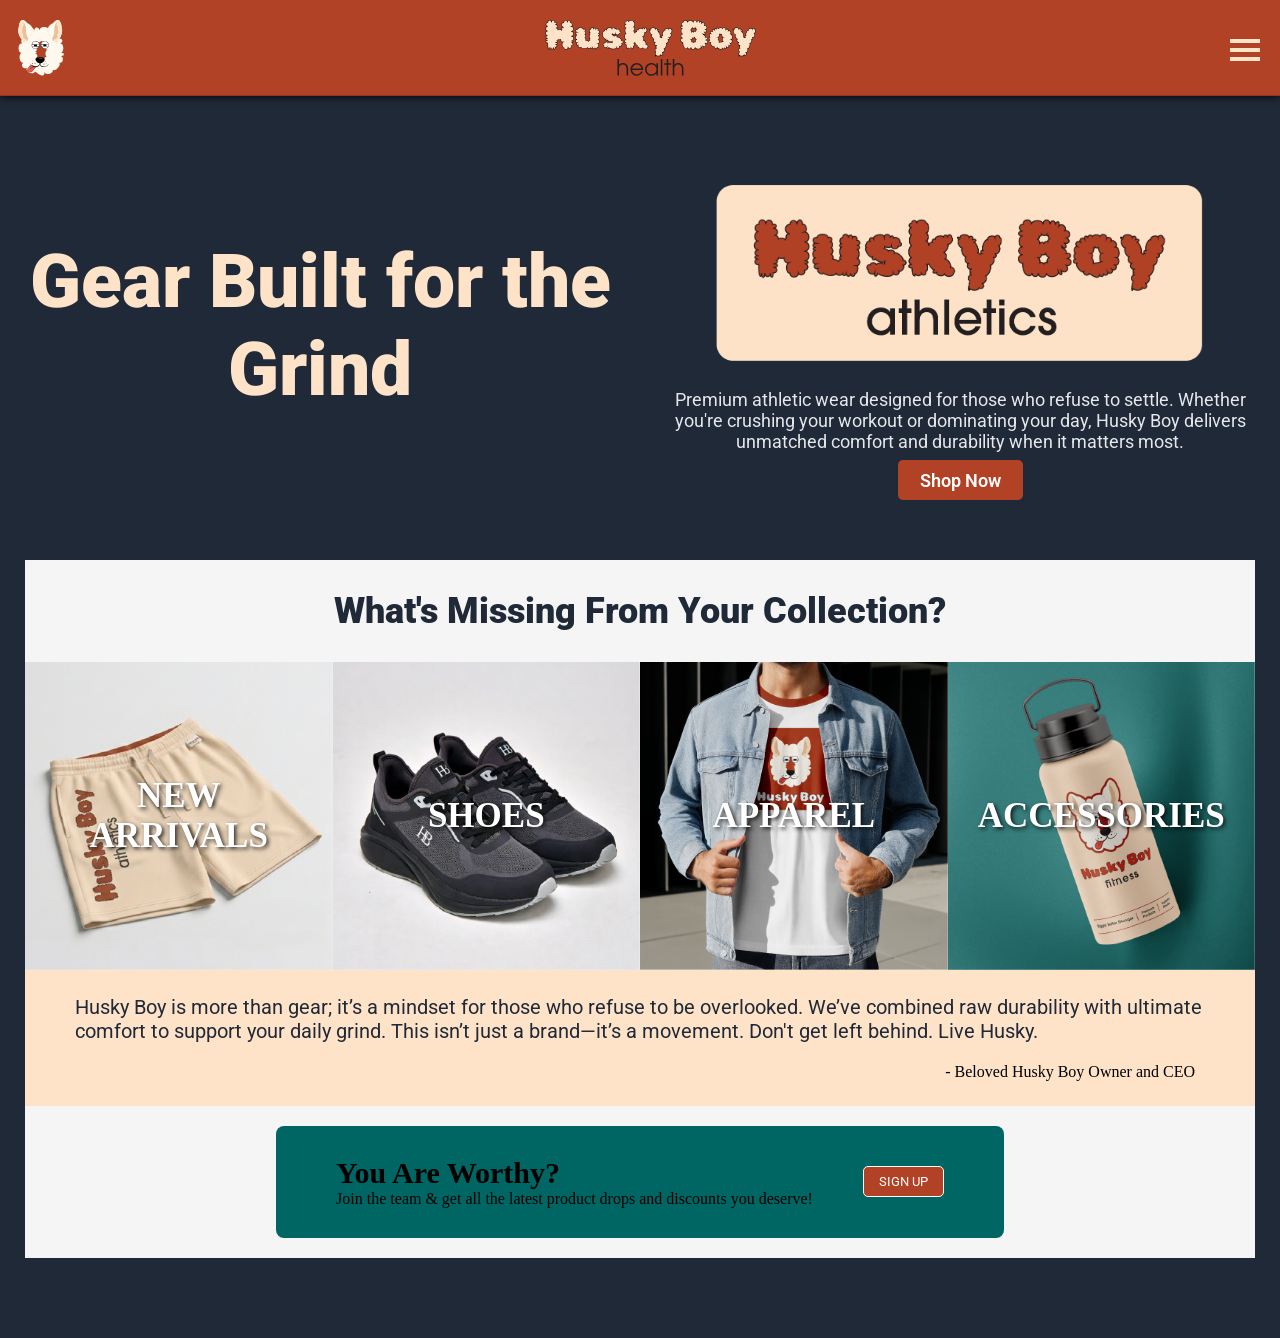
==== commit 23e7766b: "Make index images responsive Made the images in the index homepage responsive for the mobile, tablet" ====
--- a/index.html
+++ b/index.html
@@ -54,14 +54,13 @@
 
             <div class="hero-text">
                 <h1>Gear Built for the Grind</h1>
-                <div class="hero-image">
-                <img src="./images/LOGOS-04.png" alt="Husky boy athletics word mark with cream background and burnt orange lettering">
             </div>
-                <p>Premium athletic wear designed for those who refuse to settle. Whether you're crushing your workout or dominating your day, Husky Boy delivers unmatched comfort and durability when it matters most.
+            <div class="hero-image">
+                    <img src="./images/LOGOS-04.png" alt="Husky boy athletics word mark with cream background and burnt orange lettering">
+                    <p>Premium athletic wear designed for those who refuse to settle. Whether you're crushing your workout or dominating your day, Husky Boy delivers unmatched comfort and durability when it matters most.
 </p>
                 <button>Shop Now</button>
             </div>
-            
         </section>
 
         <!-- PRODUCT INFO SECTION -->
--- a/css/style.css
+++ b/css/style.css
@@ -222,13 +222,12 @@
     font-weight: 900;
     padding-bottom: 10px;
     font-family: Roboto, sans-serif;
+    color: var(--cream-accent);
     text-align: center;
-    color: var(--cream-accent);
-}
-
-
-
-.hero-text > p {
+}
+
+
+.hero-image > p {
     font-size: 18px;
     color: #E5E7EB;
     list-style-type: none;
@@ -236,7 +235,7 @@
 
 }
 
-.hero-text > button {
+.hero-image > button {
     background-color: var(--orange-accent);
     border: none;
     border-radius: 5px;
@@ -244,27 +243,32 @@
     padding: 3px 15px;
     font-family: Roboto, sans-serif;
     color: white;
+    width: 125px;
+    height: 40px;
+    font-size: 18px;
+    font-weight: 600;
 }
 
 .hero {
     display: flex;
-    flex-direction: column-reverse;
+    flex-direction: column;
     justify-content: center;
     align-items: center;
     padding: 60px 0;
-    gap: 50px;
-    
+    gap: 5px;
+    
+}
+
+.hero-image {
+    text-align: center;
 }
 
 .hero-image img {
     width: 100%;
     max-width: 500px ;
     height: auto;
-}
-
-.hero-image, .hero-text {
-    flex: 1;
-    
+    justify-self: center;
+
 }
 
 /* END: SECTION HERO */
@@ -292,18 +296,10 @@
 
 .links-wrapper {
     display: grid;
-    /* justify-content: center; */
     grid-template-columns: 1fr;
     grid-template-rows: 1fr 1fr 1fr 1fr;
 }
 
-
-/* .links-wrapper {
-    display: flex;
-    justify-content: center;
-    gap: 20px;
-    padding-bottom: 30px;
-} */
 
 .links {
     font-size: 12px;
@@ -317,14 +313,6 @@
     display: block;
 }
 
-/* .links img {
-    width: 100%;
-    display: block;
-    border: 2px solid var(--orange-accent);
-    border-radius: 12px;
-    display: block;
-    width: 100%;
-} */
 
 /* The next two styles are for the text overlay on the link images */
 
@@ -334,12 +322,6 @@
     overflow: hidden;
 }
 
-/* .links a {
-    position: relative;
-    display: block;
-    overflow: hidden;
-    border-radius: 12px;
-} */
 
 .overlay-text {
     position: absolute;
@@ -823,6 +805,20 @@
 /* TABLET VIEW */
 @media(min-width: 768px) {
 
+/* INDEX SECTION */
+
+/* hero */
+
+
+
+/* info */
+.links-wrapper {
+    display: grid;
+    grid-template-columns: 1fr 1fr;
+    grid-template-rows: 1fr 1fr;
+}
+
+
 
     /* RECIPE SECTION */
 .gallery-container {
@@ -834,47 +830,34 @@
 
 }
 
+
+
 /* DESKTOP VIEW */
 @media(min-width: 1024px) {
 
-footer .mobile-nav {
-    display: none;
-}
+/* INDEX SECTION */
+
+
+/* info */
+.links-wrapper {
+    display: grid;
+    grid-template-columns: 1fr 1fr 1fr 1fr;
+    grid-template-rows: auto;
+}
+
+
 
     /* START: SECTION HERO */
 
-section .hero {
-    
-    background-color: #1F2937;
-    color: #F9FaF8;
-    padding: 0 100px;
-}
+
 .hero-text h1 {
-    font-size: 48px;
-    font-weight: 900;
-    padding-bottom: 10px;
-}
-
-
-.hero-text > p {
-    font-size: 18px;
-    color: #E5E7EB;
-    list-style-type: none;
-
-}
-
-.hero-text > button {
-    background-color: var(--orange-accent);
-    border: none;
-    border-radius: 5px;
-    margin-top: 8px;
-    padding: 3px 15px;
-    font-family: Roboto, sans-serif;
-    color: white;
-}
+    font-size: 75px;
+}
+
 
 .hero {
     display: flex;
+    flex-direction: row;
     justify-content: center;
     align-items: center;
     padding: 60px 0;
@@ -882,15 +865,15 @@
     
 }
 
-.hero-image img {
-    width: 100%;
-    max-width: 500px ;
-    height: auto;
-}
-
-.hero-image, .hero-text {
+.hero-text, .hero-image {
     flex: 1;
 }
+
+.hero-image {
+    justify-content: center;
+}
+
+
     
 /* RECIPES SECITON */
 .gallery-container {
@@ -901,10 +884,13 @@
 }
 
 
-
-
-
-}
-
-
-
+/* MOBILE NAV */
+footer .mobile-nav {
+    display: none;
+}
+
+
+}
+
+
+
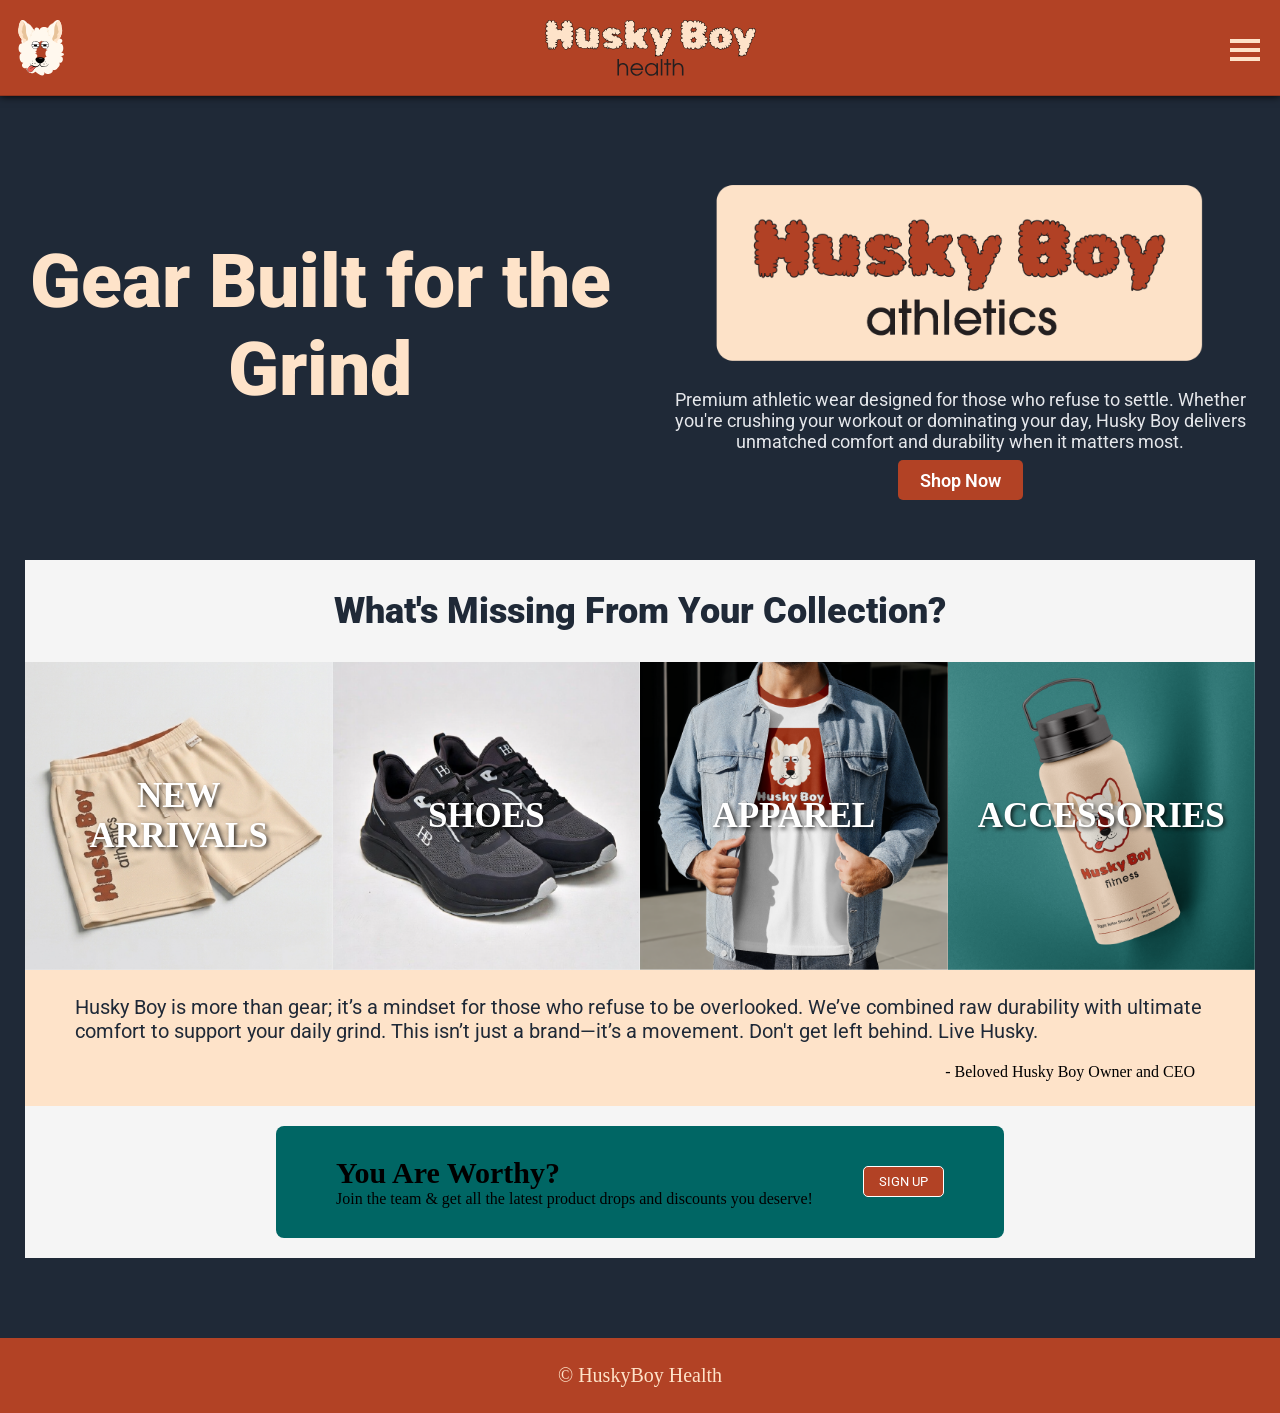
==== commit 9ff2379f: "Added a main footer Added a min footer that replaces the mobile nav when it desktop view." ====
--- a/index.html
+++ b/index.html
@@ -39,7 +39,6 @@
                 <li><a href="./food-log.html">Food Log</a></li>
                 <li><a href="./activity-log.html">Activity Log</a></li>
                 <li><a href="./recipes.html">Recipes</a></li>
-                <li><a href="./about.html">About</a></li>
             </ul>
         </nav>
     </header>
@@ -122,6 +121,12 @@
     </main>
     
 
+ <!-- FOOTER -->
+    <footer class="main-footer">
+        © HuskyBoy Health
+    </footer>
+
+
     <!-- BOTTOM MOBILE NAV -->
     <footer>
         <nav class="mobile-nav">
--- a/css/style.css
+++ b/css/style.css
@@ -23,7 +23,52 @@
     min-height: 100vh;
     display: flex;
     flex-direction: column;
-}
+    background-color: var(--blue-accent);
+}
+
+/* THIS APPLIES TO ALL "MAIN" ON ALL PAGES */
+
+
+main {
+    padding: 100px 25px 80px 25px;
+    background-color: var(--blue-accent);
+    flex: 1;
+    width: 100%;
+
+}
+
+.main-view {
+    max-width: 700px;
+    margin: 0 auto;
+}
+/* THIS APPLIES TO ALL "TITLES" ON ALL PAGES */
+.main-title h2 {
+    font-size: 30px;
+}
+
+.main-title p {
+    font-size: 15px;
+    padding-left: 2px;
+}
+
+
+.main-title {
+    display: flex;
+    flex-direction: column;
+    color: var(--cream-accent);
+    font-family: Roboto, sans-serif;
+    padding: 15px 0 5px 5px;
+}
+
+.section-title {
+    display: flex;
+    flex-direction: column;
+    color: var(--cream-accent);
+    font-family: Roboto, sans-serif;
+    padding: 15px 0 5px 5px;
+    font-size: 20px;
+}
+
 
 /* GLOBAL /SITEWIDE */
 
@@ -169,43 +214,7 @@
 }
 
 
-/* THIS APPLIES TO ALL "MAIN" ON ALL PAGES */
-
-
-main {
-    padding: 100px 25px 80px 25px;
-    background-color: var(--blue-accent);
-    flex: 1;
-    width: 100%;
-
-}
-/* THIS APPLIES TO ALL "TITLES" ON ALL PAGES */
-.main-title h2 {
-    font-size: 30px;
-}
-
-.main-title p {
-    font-size: 15px;
-    padding-left: 2px;
-}
-
-
-.main-title {
-    display: flex;
-    flex-direction: column;
-    color: var(--cream-accent);
-    font-family: Roboto, sans-serif;
-    padding: 15px 0 5px 5px;
-}
-
-.section-title {
-    display: flex;
-    flex-direction: column;
-    color: var(--cream-accent);
-    font-family: Roboto, sans-serif;
-    padding: 15px 0 5px 5px;
-    font-size: 20px;
-}
+
 
 
 
@@ -403,7 +412,8 @@
 
 
 
-/* START CALCULATOR.HTML STYLE */
+                    /* START CALCULATOR.HTML STYLE */
+                    
 
 .form-card {
     display: flex;
@@ -493,6 +503,12 @@
     font-weight: 300;
 }
 
+/* END CALCULATOR.HTML STYLE */
+
+
+
+
+
 /* START FOOD-LOG.HTML STYLE */
 
 
@@ -591,19 +607,17 @@
 .ring-meal {
     display: flex;
     padding-top: 10px;
-
-}
+    justify-content: space-evenly;
+
+}
+
 
 .meal-breakdown {
-    flex: 25%;
-}
-
-.meal-breakdown {
-    display: flex;
+    display: flex;
+    flex: 1;
     flex-direction: column;
     gap: 10px;
     justify-content: center;
-    padding-left: 20px;
 }
 
 .meal-breakdown span {
@@ -686,14 +700,18 @@
 
 
 .meal-section {
+    display: flex;
+    flex-direction: column;
     border-radius: 10px;
     font-family: Roboto, sans-serif;
+    gap: 10px;
+
 }
 
 .meal-header {
     display: flex;
     justify-content: space-between;
-    padding-bottom: 8px;
+    padding-left: 2px;
 }
 .meal-header h3 {
     color: #4caf50;
@@ -702,17 +720,253 @@
     color: #b24225;
 }
 
+/* FOOD SECTION STYLE */
+
 .meal-items {
+    display: flex;
+    flex-direction: column ;
     background-color: var(--input-black);
     border: 1px solid black;
     border-radius: 5px;
     width: 100%;
-    height: 40px;
-}
-
-
-
-/* START RECIPES.HTML */
+    height: auto;
+}
+
+.food-item {
+    color: whitesmoke;
+    padding: 5px;
+
+}
+
+.item-nutrients ul {
+    display: flex;
+    list-style-position: inside;
+    gap: 10px;
+    padding: 5px;
+    color: whitesmoke;
+    font-weight: 200;
+    font-size: 14px;
+}
+
+.no-bullet {
+    list-style-type: none;
+}
+
+
+/* END FOOD-LOG.HTML STYLE */
+
+
+/* START ACTIVITY-LOG.HTML STYLE */
+
+
+
+/* activity buttons */
+.activity-actions {
+    padding: 20px 0;
+    display: flex;
+    gap: 15px;
+    
+}
+
+.activity-actions button {
+    display: flex;
+    background-color: var(--orange-accent);
+    border: none;
+    border-radius: 8px;
+    height: 45px;
+    color: var(--cream-accent);
+    padding: 15px 20px;
+    flex: 1;
+    justify-content: center;
+    align-items: center;
+    font-family: Roboto, sans-serif;
+    font-size: 15px;
+    font-weight: bold;
+}
+
+/* My routines section */
+
+
+.routines {
+    font-family: Roboto, sans-serif;
+}
+
+.routine-list {
+    display: flex;
+    flex-direction: column;
+    gap: 10px;
+}
+
+.routines h2 {
+    font-size: 25px;
+    color: var(--cream-accent);
+    padding-bottom: 15px;
+    padding-left: 5px;
+}
+
+.workouts {
+    display: flex;
+    flex-direction: column;
+    max-width: 100%;
+    height: auto;
+    border-radius: 10px;
+    background-color: var(--card-black);
+    border: 1px solid var(--input-black);
+    padding-left: 15px;
+    padding-right: 15px;
+    gap: 20px;
+}
+
+.workout-type {
+    display: flex;
+    justify-content: space-between;
+    color: whitesmoke;
+}
+
+.workout-title {
+    font-size: 14px;
+    font-weight: 400;
+    padding-top: 15px;
+}
+
+.workout-type p {
+    font-size: 20px;
+    padding-top: 5px;
+}
+
+.start-button {
+    display: flex;
+    margin-bottom: 10px;
+    justify-content: center;
+}
+
+.start-routine {
+    background-color: var(--orange-accent);
+    width: 30%;
+    height: auto;
+    border: none;
+    border-radius: 100px;
+    color: var(--cream-accent);
+    font-size: 12px;
+    font-weight: bold;
+    text-wrap: nowrap;
+    padding: 5px 10px;
+    
+}
+
+/* Activity summary */
+
+.todays-activity {
+    display: flex;
+    flex-direction: column;
+    font-family: Roboto, sans-serif;
+    padding: 20px 0;
+    gap: 10px;
+}
+
+
+.activity-card {
+    display: flex;
+    flex-direction: column;
+    border-radius: 10px;
+    max-width: 100%;
+    height: auto;
+    padding: 15px;
+    background-color: var(--card-black);
+    border: 1px solid var(--input-black);
+}
+
+.activity-header {
+    display: flex;
+    padding-bottom: 5px;
+    font-weight: bold;
+    justify-content: space-between;
+
+}
+
+.activity-name { 
+    color: whitesmoke;
+}
+
+.activity-status {
+    color: #4caf50;
+    
+}
+
+.exercise-table th {
+    
+    text-decoration: underline;
+    color: var(--orange-accent);
+    padding-bottom: 5px;
+    padding-top: 5px;
+}
+
+.exercise-table td {
+    color: whitesmoke;
+    font-weight: 300;
+    font-size: 13px;
+    text-align: center;
+}
+
+.exercise-table .first-column {
+    text-align: left;
+}
+
+
+                /* quick exercise guide table section */
+
+.common-exercises h2 {
+    font-size: 25px;
+    color: var(--cream-accent);
+    padding-bottom: 5px;
+    padding-left: 3px;
+    font-family: Roboto, sans-serif;
+}
+
+.common-exercises p {
+    color: var(--cream-accent);
+    padding-bottom: px;
+    padding-left: 3px;
+    font-family: Roboto, sans-serif;
+    text-align: left;
+    font-size: 15px;
+}
+.quick-guide {
+    background-color: whitesmoke;
+    width: 100%;
+    border-spacing: 2px;
+    border-collapse: collapse;
+    border: 3px solid var(--card-black);
+
+}
+.quick-guide th {
+    background-color: var(--orange-accent);
+    color: var(--cream-accent);
+    text-align: left;
+    padding: 4px;
+}
+
+.quick-guide td {
+    padding: 2px 2px 2px 4px;
+}
+
+.quick-guide tr:nth-child(even) {
+    background-color: white;
+}
+
+.quick-guide td, .quick-guide th {
+    border: 1px solid rgb(186, 186, 186);
+}
+
+
+
+
+
+
+                    /* END ACTIVITY-LOG.HTML STYLE */
+
+
+                    /* START RECIPES.HTML STYLE */
 
 .gallery-item {
     overflow: hidden;
@@ -731,7 +985,6 @@
     /* This was the key - it makes the image fill the container without stretching */
     object-fit: cover;
     display: block;
-    
 }
 
 .gallery-item h3 {
@@ -756,6 +1009,55 @@
 
 /* END RECIPES.HTML */
 
+/* THIS CONTROLS ALL INDIVIDUAL RECIPE PAGES */
+
+.recipe-page {
+    background-color: var(--cream-accent);  
+}
+
+.recipe-page img {
+    max-width: 100%;
+    height: auto;
+}
+.recipe-page h1 {
+    color: var(--blue-accent);
+    font-size: 35px;
+    font-family: Roboto, sans-serif;
+}
+
+.recipe-page h2 {
+    font-size: 30px ;
+    color: var(--orange-accent);
+    padding-top: 15px;
+    font-family: Roboto, sans-serif;
+}
+
+.recipe-page h3 {
+    padding-bottom:  5px;
+}
+.recipe-page ul {
+    list-style-type:circle;
+    padding-left: 30px;
+    padding-bottom: 15px;
+}
+
+.recipe-page a {
+    color: #006664;
+}
+
+.recipe-page p {
+    padding-bottom: 15px;
+}
+
+.recipe-page .instruction-steps {
+    padding-bottom: 5px;
+    padding-left: 15px ;
+}
+
+.instructions {
+    padding-bottom: 10px;
+}
+
 
 
 /* BOTTOM MOBILE NAVIGATION */
@@ -785,6 +1087,7 @@
     font-size: 14px; 
 }
 
+
 /* Have to add "active" to each html page link. only can have 
 active once on each page. */
 .mobile-nav a.active {
@@ -801,6 +1104,20 @@
     border-left: 1.5px solid var(--blue-nav-accent);
     flex: 1;
 }
+
+.main-footer {
+    height: 75px;
+    width: 100%;
+    display: none;
+    align-items: center;
+    justify-content: center;
+    font-family: 'Rubik Bubbles';
+    background-color: var(--orange-accent);
+    color: var(--cream-accent);
+    font-size: 20px;
+}
+
+
 
 /* TABLET VIEW */
 @media(min-width: 768px) {
@@ -826,7 +1143,14 @@
     grid-template-columns: 1fr;
     grid-template-rows: 200px 200px 200px 200px;
     gap: 5px;
-}
+
+}
+
+.gallery-item {
+    align-content: center;
+}
+
+
 
 }
 
@@ -845,10 +1169,7 @@
     grid-template-rows: auto;
 }
 
-
-
-    /* START: SECTION HERO */
-
+/* START: SECTION HERO */
 
 .hero-text h1 {
     font-size: 75px;
@@ -889,8 +1210,15 @@
     display: none;
 }
 
-
-}
-
-
-
+/* Main footer, not mobile nav */
+
+.main-footer {
+    display: flex;
+}
+
+
+}
+
+
+
+
